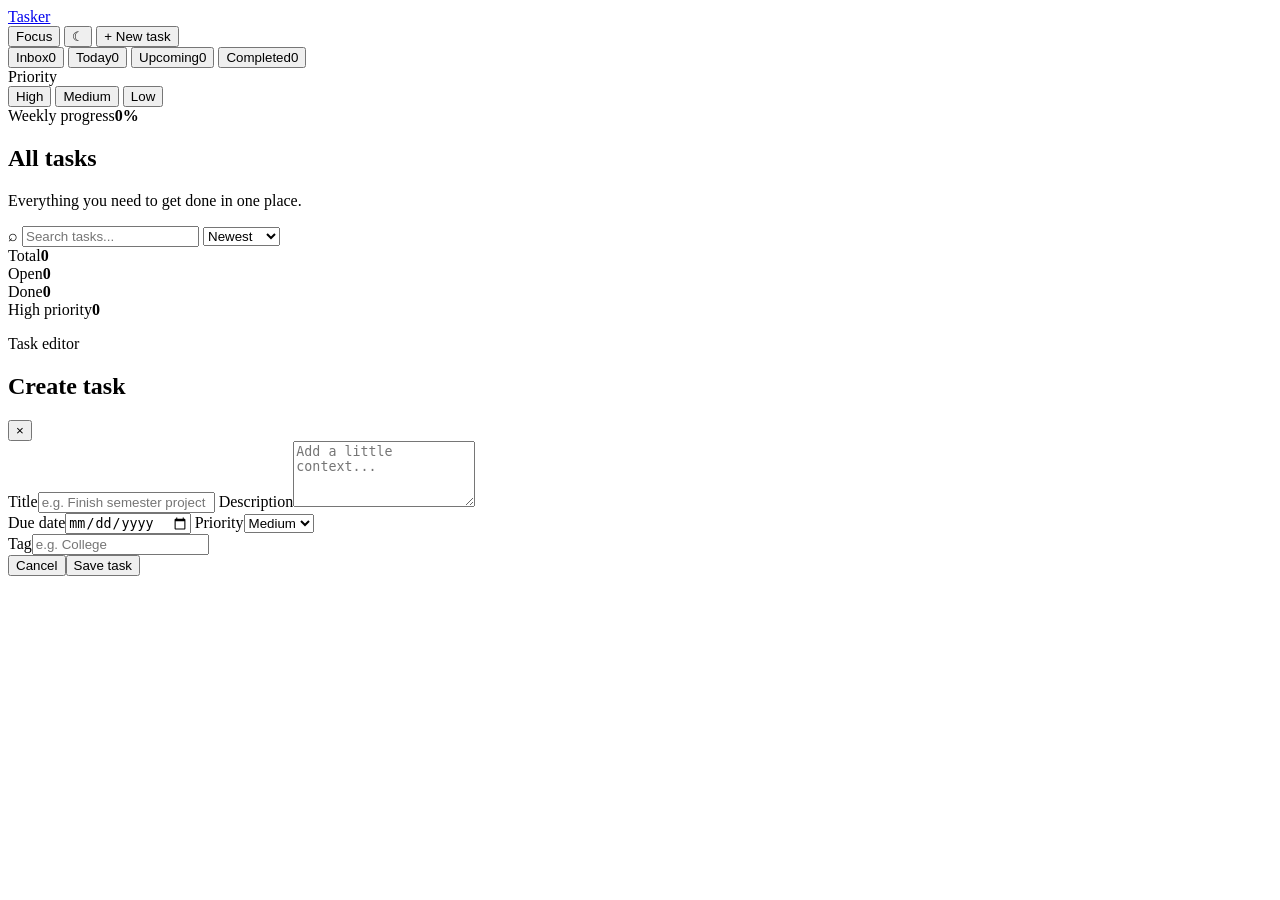
==== index.html @ 9c082d26 "feat: add Tasker web app shell" ====
<!doctype html>
<html lang="en">
<head>
  <meta charset="UTF-8" />
  <meta name="viewport" content="width=device-width, initial-scale=1.0" />
  <meta name="description" content="Tasker - a focused task management workspace" />
  <title>Tasker</title>
  <link rel="preconnect" href="https://fonts.googleapis.com" />
  <link rel="preconnect" href="https://fonts.gstatic.com" crossorigin />
  <link href="https://fonts.googleapis.com/css2?family=DM+Sans:wght@400;500;600;700&display=swap" rel="stylesheet" />
  <link rel="stylesheet" href="styles.css" />
</head>
<body>
  <div class="app-shell">
    <header class="topbar">
      <a class="brand" href="#">Tasker</a>
      <div class="topbar-actions">
        <button id="focusBtn" class="ghost-btn" type="button">Focus</button>
        <button id="themeBtn" class="icon-btn" type="button" aria-label="Toggle theme">☾</button>
        <button id="newTaskTop" class="primary-btn" type="button">+ New task</button>
      </div>
    </header>

    <div class="workspace">
      <aside class="sidebar">
        <div class="sidebar-section">
          <button class="nav-item active" data-view="all"><span>Inbox</span><span id="allCount">0</span></button>
          <button class="nav-item" data-view="today"><span>Today</span><span id="todayCount">0</span></button>
          <button class="nav-item" data-view="upcoming"><span>Upcoming</span><span id="upcomingCount">0</span></button>
          <button class="nav-item" data-view="completed"><span>Completed</span><span id="completedCount">0</span></button>
        </div>
        <div class="sidebar-section">
          <div class="section-label">Priority</div>
          <button class="nav-item" data-priority="high"><span>High</span><span class="dot high"></span></button>
          <button class="nav-item" data-priority="medium"><span>Medium</span><span class="dot medium"></span></button>
          <button class="nav-item" data-priority="low"><span>Low</span><span class="dot low"></span></button>
        </div>
        <div class="sidebar-footer">
          <div class="progress-label"><span>Weekly progress</span><strong id="progressText">0%</strong></div>
          <div class="progress"><span id="progressBar"></span></div>
        </div>
      </aside>

      <main class="main-content">
        <section class="hero">
          <div>
            <p id="dateLabel" class="eyebrow"></p>
            <h1 id="viewTitle">All tasks</h1>
            <p id="viewSubtitle">Everything you need to get done in one place.</p>
          </div>
          <div class="hero-actions">
            <label class="search-box">
              <span>⌕</span>
              <input id="searchInput" type="search" placeholder="Search tasks..." autocomplete="off" />
            </label>
            <select id="sortSelect" class="select" aria-label="Sort tasks">
              <option value="created">Newest</option>
              <option value="due">Due date</option>
              <option value="priority">Priority</option>
              <option value="title">Title</option>
            </select>
          </div>
        </section>

        <section class="stats-grid" aria-label="Task overview">
          <article class="stat-card"><span>Total</span><strong id="statTotal">0</strong></article>
          <article class="stat-card"><span>Open</span><strong id="statOpen">0</strong></article>
          <article class="stat-card"><span>Done</span><strong id="statDone">0</strong></article>
          <article class="stat-card"><span>High priority</span><strong id="statHigh">0</strong></article>
        </section>

        <section id="taskList" class="task-list" aria-live="polite"></section>
      </main>
    </div>
  </div>

  <div id="modal" class="modal hidden" role="dialog" aria-modal="true" aria-labelledby="modalTitle">
    <div class="modal-card">
      <div class="modal-header">
        <div><p class="eyebrow">Task editor</p><h2 id="modalTitle">Create task</h2></div>
        <button id="closeModal" class="icon-btn" type="button" aria-label="Close">×</button>
      </div>
      <form id="taskForm">
        <input type="hidden" id="taskId" />
        <label>Title<input id="taskTitle" name="title" required maxlength="120" placeholder="e.g. Finish semester project" /></label>
        <label>Description<textarea id="taskDescription" name="description" maxlength="500" rows="4" placeholder="Add a little context..."></textarea></label>
        <div class="form-grid">
          <label>Due date<input id="taskDue" name="due" type="date" /></label>
          <label>Priority<select id="taskPriority" name="priority"><option value="low">Low</option><option value="medium" selected>Medium</option><option value="high">High</option></select></label>
        </div>
        <label>Tag<input id="taskTag" name="tag" maxlength="30" placeholder="e.g. College" /></label>
        <div class="form-actions"><button id="cancelBtn" class="ghost-btn" type="button">Cancel</button><button class="primary-btn" type="submit">Save task</button></div>
      </form>
    </div>
  </div>

  <template id="taskTemplate">
    <article class="task-card">
      <button class="check-btn" type="button" aria-label="Mark task complete"></button>
      <div class="task-body"><div class="task-topline"><h3 class="task-title"></h3><span class="priority-badge"></span></div><p class="task-description"></p><div class="task-meta"><span class="task-due"></span><span class="task-tag"></span></div></div>
      <div class="task-actions"><button class="icon-btn edit-btn" type="button" aria-label="Edit task">✎</button><button class="icon-btn delete-btn" type="button" aria-label="Delete task">⌫</button></div>
    </article>
  </template>

  <script src="app.js"></script>
</body>
</html>
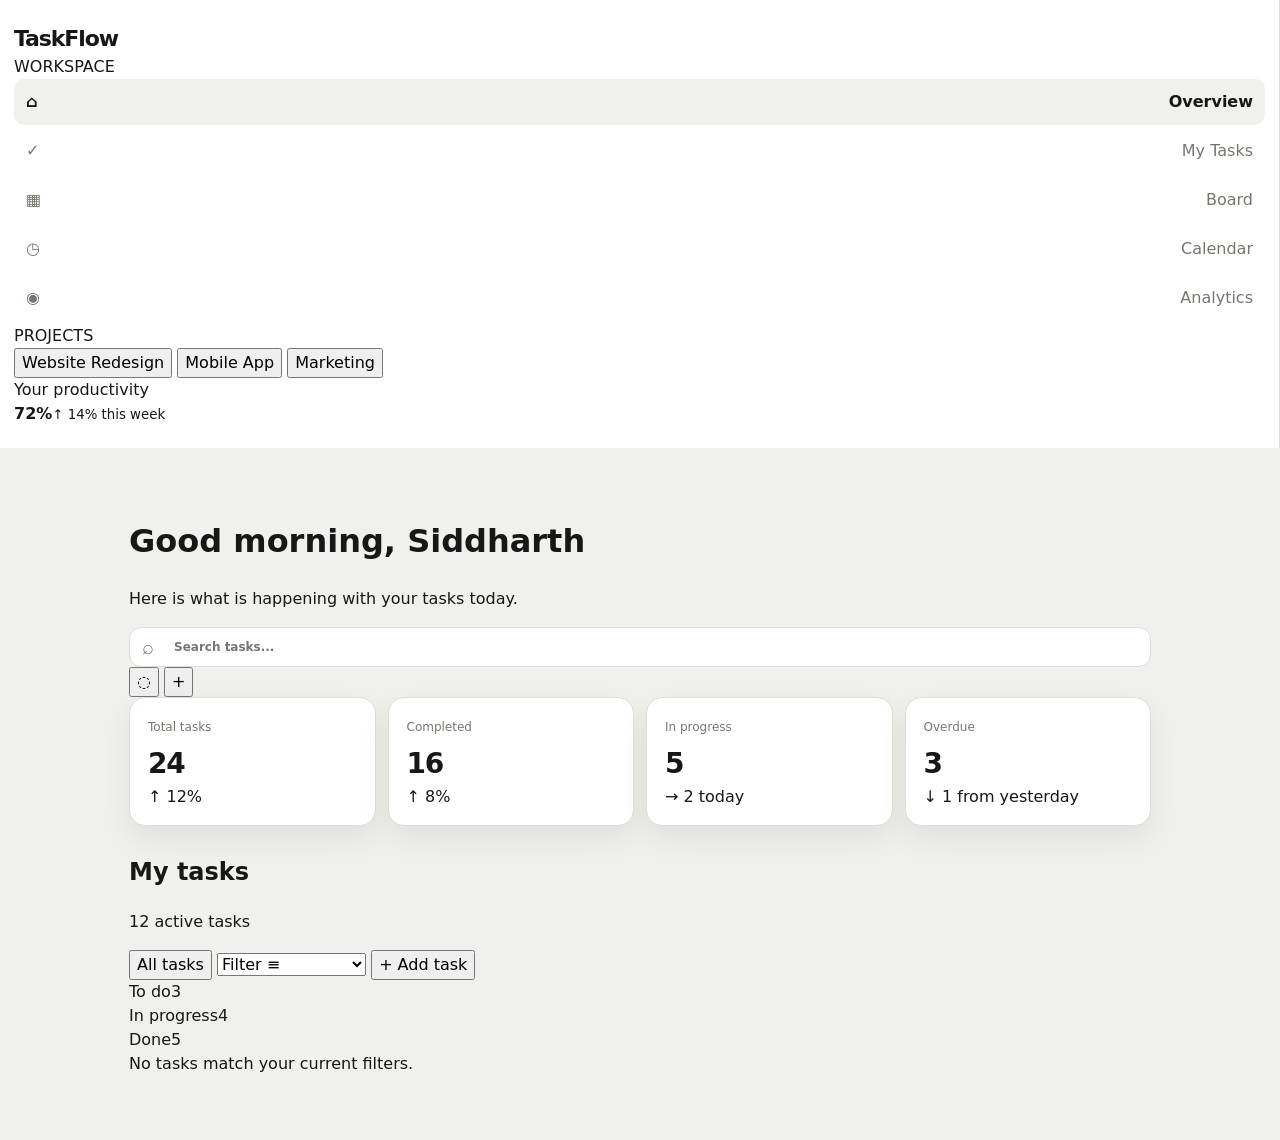
==== commit 14e194d4: "Implement TaskFlow Figma dashboard" ====
--- a/index.html
+++ b/index.html
@@ -3,102 +3,115 @@
 <head>
   <meta charset="UTF-8" />
   <meta name="viewport" content="width=device-width, initial-scale=1.0" />
-  <meta name="description" content="Tasker - a focused task management workspace" />
-  <title>Tasker</title>
+  <meta name="description" content="TaskFlow dynamic task manager" />
+  <title>TaskFlow — Task Manager</title>
   <link rel="preconnect" href="https://fonts.googleapis.com" />
   <link rel="preconnect" href="https://fonts.gstatic.com" crossorigin />
-  <link href="https://fonts.googleapis.com/css2?family=DM+Sans:wght@400;500;600;700&display=swap" rel="stylesheet" />
+  <link href="https://fonts.googleapis.com/css2?family=Inter:wght@400;500;600;700&display=swap" rel="stylesheet" />
   <link rel="stylesheet" href="styles.css" />
 </head>
 <body>
   <div class="app-shell">
-    <header class="topbar">
-      <a class="brand" href="#">Tasker</a>
-      <div class="topbar-actions">
-        <button id="focusBtn" class="ghost-btn" type="button">Focus</button>
-        <button id="themeBtn" class="icon-btn" type="button" aria-label="Toggle theme">☾</button>
-        <button id="newTaskTop" class="primary-btn" type="button">+ New task</button>
+    <aside class="sidebar" data-node-id="2:3">
+      <div class="brand">TaskFlow</div>
+      <div class="workspace-label">WORKSPACE</div>
+      <nav class="workspace-nav" aria-label="Workspace">
+        <button class="nav-item active" data-view="all" type="button"><span class="nav-icon">⌂</span><span>Overview</span></button>
+        <button class="nav-item" data-view="active" type="button"><span class="nav-icon">✓</span><span>My Tasks</span></button>
+        <button class="nav-item" data-view="board" type="button"><span class="nav-icon">▦</span><span>Board</span></button>
+        <button class="nav-item" data-view="calendar" type="button"><span class="nav-icon">◷</span><span>Calendar</span></button>
+        <button class="nav-item" data-view="analytics" type="button"><span class="nav-icon">◉</span><span>Analytics</span></button>
+      </nav>
+
+      <div class="projects-label">PROJECTS</div>
+      <div class="projects">
+        <button class="project-item" data-tag="Design" type="button"><span class="project-dot purple"></span>Website Redesign</button>
+        <button class="project-item" data-tag="Development" type="button"><span class="project-dot cyan"></span>Mobile App</button>
+        <button class="project-item" data-tag="Marketing" type="button"><span class="project-dot amber"></span>Marketing</button>
       </div>
-    </header>
 
-    <div class="workspace">
-      <aside class="sidebar">
-        <div class="sidebar-section">
-          <button class="nav-item active" data-view="all"><span>Inbox</span><span id="allCount">0</span></button>
-          <button class="nav-item" data-view="today"><span>Today</span><span id="todayCount">0</span></button>
-          <button class="nav-item" data-view="upcoming"><span>Upcoming</span><span id="upcomingCount">0</span></button>
-          <button class="nav-item" data-view="completed"><span>Completed</span><span id="completedCount">0</span></button>
+      <div class="productivity-card">
+        <span>Your productivity</span>
+        <div><strong id="productivity">72%</strong><small>↑ 14% this week</small></div>
+      </div>
+    </aside>
+
+    <main class="main-content" data-node-id="2:28">
+      <header class="top-header">
+        <div>
+          <h1 id="greeting">Good morning, Siddharth</h1>
+          <p>Here is what is happening with your tasks today.</p>
         </div>
-        <div class="sidebar-section">
-          <div class="section-label">Priority</div>
-          <button class="nav-item" data-priority="high"><span>High</span><span class="dot high"></span></button>
-          <button class="nav-item" data-priority="medium"><span>Medium</span><span class="dot medium"></span></button>
-          <button class="nav-item" data-priority="low"><span>Low</span><span class="dot low"></span></button>
+        <div class="header-actions">
+          <label class="search-box"><span>⌕</span><input id="searchInput" type="search" placeholder="Search tasks..." aria-label="Search tasks" /></label>
+          <button id="themeBtn" class="header-icon" type="button" aria-label="Toggle theme">◌</button>
+          <button id="newTaskTop" class="add-icon" type="button" aria-label="Add task">+</button>
         </div>
-        <div class="sidebar-footer">
-          <div class="progress-label"><span>Weekly progress</span><strong id="progressText">0%</strong></div>
-          <div class="progress"><span id="progressBar"></span></div>
+      </header>
+
+      <section class="stats-grid" aria-label="Task statistics">
+        <article class="stat-card"><span>Total tasks</span><strong id="statTotal">24</strong><em class="purple-text">↑ 12%</em></article>
+        <article class="stat-card"><span>Completed</span><strong id="statDone">16</strong><em class="green-text">↑ 8%</em></article>
+        <article class="stat-card"><span>In progress</span><strong id="statProgress">5</strong><em class="blue-text">→ 2 today</em></article>
+        <article class="stat-card"><span>Overdue</span><strong id="statOverdue">3</strong><em class="red-text">↓ 1 from yesterday</em></article>
+      </section>
+
+      <section class="tasks-section">
+        <div class="section-header">
+          <div><h2 id="viewTitle">My tasks</h2><p id="activeCount">12 active tasks</p></div>
+          <div class="task-controls">
+            <button id="allTasksBtn" class="control-btn active-control" type="button">All tasks</button>
+            <select id="filterSelect" class="control-btn" aria-label="Filter tasks">
+              <option value="all">Filter  ≡</option><option value="high">High priority</option><option value="medium">Medium priority</option><option value="low">Low priority</option>
+            </select>
+            <button id="newTaskBtn" class="control-btn add-task-btn" type="button">+ Add task</button>
+          </div>
         </div>
-      </aside>
 
-      <main class="main-content">
-        <section class="hero">
-          <div>
-            <p id="dateLabel" class="eyebrow"></p>
-            <h1 id="viewTitle">All tasks</h1>
-            <p id="viewSubtitle">Everything you need to get done in one place.</p>
-          </div>
-          <div class="hero-actions">
-            <label class="search-box">
-              <span>⌕</span>
-              <input id="searchInput" type="search" placeholder="Search tasks..." autocomplete="off" />
-            </label>
-            <select id="sortSelect" class="select" aria-label="Sort tasks">
-              <option value="created">Newest</option>
-              <option value="due">Due date</option>
-              <option value="priority">Priority</option>
-              <option value="title">Title</option>
-            </select>
-          </div>
-        </section>
-
-        <section class="stats-grid" aria-label="Task overview">
-          <article class="stat-card"><span>Total</span><strong id="statTotal">0</strong></article>
-          <article class="stat-card"><span>Open</span><strong id="statOpen">0</strong></article>
-          <article class="stat-card"><span>Done</span><strong id="statDone">0</strong></article>
-          <article class="stat-card"><span>High priority</span><strong id="statHigh">0</strong></article>
-        </section>
-
-        <section id="taskList" class="task-list" aria-live="polite"></section>
-      </main>
-    </div>
+        <div id="board" class="board">
+          <section class="board-column todo-column" data-status="todo">
+            <div class="column-heading"><span>To do</span><span id="todoCount">3</span></div>
+            <div id="todoList" class="column-list"></div>
+          </section>
+          <section class="board-column progress-column" data-status="progress">
+            <div class="column-heading"><span>In progress</span><span id="progressCount">4</span></div>
+            <div id="progressList" class="column-list"></div>
+          </section>
+          <section class="board-column done-column" data-status="done">
+            <div class="column-heading"><span>Done</span><span id="doneCount">5</span></div>
+            <div id="doneList" class="column-list"></div>
+          </section>
+        </div>
+        <div id="emptyState" class="empty-state hidden">No tasks match your current filters.</div>
+      </section>
+    </main>
   </div>
 
   <div id="modal" class="modal hidden" role="dialog" aria-modal="true" aria-labelledby="modalTitle">
     <div class="modal-card">
-      <div class="modal-header">
-        <div><p class="eyebrow">Task editor</p><h2 id="modalTitle">Create task</h2></div>
-        <button id="closeModal" class="icon-btn" type="button" aria-label="Close">×</button>
-      </div>
+      <div class="modal-header"><div><p>Task editor</p><h2 id="modalTitle">Create task</h2></div><button id="closeModal" class="close-btn" type="button" aria-label="Close">×</button></div>
       <form id="taskForm">
         <input type="hidden" id="taskId" />
-        <label>Title<input id="taskTitle" name="title" required maxlength="120" placeholder="e.g. Finish semester project" /></label>
-        <label>Description<textarea id="taskDescription" name="description" maxlength="500" rows="4" placeholder="Add a little context..."></textarea></label>
-        <div class="form-grid">
-          <label>Due date<input id="taskDue" name="due" type="date" /></label>
-          <label>Priority<select id="taskPriority" name="priority"><option value="low">Low</option><option value="medium" selected>Medium</option><option value="high">High</option></select></label>
-        </div>
-        <label>Tag<input id="taskTag" name="tag" maxlength="30" placeholder="e.g. College" /></label>
-        <div class="form-actions"><button id="cancelBtn" class="ghost-btn" type="button">Cancel</button><button class="primary-btn" type="submit">Save task</button></div>
+        <label>Title<input id="taskTitle" required maxlength="120" placeholder="e.g. Finalize homepage wireframe" /></label>
+        <label>Description<textarea id="taskDescription" maxlength="500" rows="3" placeholder="Add a little context..."></textarea></label>
+        <div class="form-grid"><label>Due date<input id="taskDue" type="date" /></label><label>Priority<select id="taskPriority"><option value="low">Low</option><option value="medium" selected>Medium</option><option value="high">High</option></select></label></div>
+        <label>Project / tag<select id="taskTag"><option value="Design">Design</option><option value="Development">Development</option><option value="Marketing">Marketing</option><option value="Personal">Personal</option></select></label>
+        <label>Status<select id="taskStatus"><option value="todo">To do</option><option value="progress">In progress</option><option value="done">Done</option></select></label>
+        <div class="form-actions"><button id="cancelBtn" class="cancel-btn" type="button">Cancel</button><button class="save-btn" type="submit">Save task</button></div>
       </form>
     </div>
   </div>
 
   <template id="taskTemplate">
     <article class="task-card">
-      <button class="check-btn" type="button" aria-label="Mark task complete"></button>
-      <div class="task-body"><div class="task-topline"><h3 class="task-title"></h3><span class="priority-badge"></span></div><p class="task-description"></p><div class="task-meta"><span class="task-due"></span><span class="task-tag"></span></div></div>
-      <div class="task-actions"><button class="icon-btn edit-btn" type="button" aria-label="Edit task">✎</button><button class="icon-btn delete-btn" type="button" aria-label="Delete task">⌫</button></div>
+      <div class="task-accent"></div>
+      <div class="task-card-content">
+        <div class="task-title-row"><h3 class="task-title"></h3><button class="more-btn" type="button" aria-label="Task actions">•••</button></div>
+        <p class="task-tagline"></p>
+        <div class="task-progress-track"><span class="task-progress-bar"></span></div>
+        <div class="task-footer"><span class="task-due"></span><span class="task-percent"></span></div>
+      </div>
+      <div class="task-menu hidden"><button class="edit-btn" type="button">Edit</button><button class="complete-btn" type="button">Move / complete</button><button class="delete-btn" type="button">Delete</button></div>
     </article>
   </template>
 
--- a/styles.css
+++ b/styles.css
@@ -0,0 +1,2 @@
+:root{font-family:"DM Sans",system-ui,sans-serif;color:#171717;background:#f6f6f3;line-height:1.5;font-synthesis:none;--surface:#fff;--surface-2:#f0f0ec;--text:#171717;--muted:#77776f;--border:#deded7;--accent:#171717;--shadow:0 12px 30px rgba(20,20,20,.07)}*{box-sizing:border-box}body{margin:0;background:var(--surface-2);color:var(--text)}button,input,textarea,select{font:inherit}button{cursor:pointer}.app-shell{min-height:100vh}.topbar{height:72px;background:var(--surface);border-bottom:1px solid var(--border);display:flex;align-items:center;justify-content:space-between;padding:0 28px;position:sticky;top:0;z-index:5}.brand{color:var(--text);text-decoration:none;font-size:22px;font-weight:700;letter-spacing:-.05em}.topbar-actions,.hero-actions,.task-actions,.form-actions{display:flex;align-items:center;gap:10px}.primary-btn,.ghost-btn,.icon-btn,.select,.search-box{border:1px solid var(--border);background:var(--surface);color:var(--text);border-radius:12px;height:40px}.primary-btn{background:var(--accent);color:#fff;border-color:var(--accent);padding:0 15px;font-weight:600}.ghost-btn,.icon-btn{padding:0 13px}.icon-btn{min-width:40px;padding:0}.workspace{display:grid;grid-template-columns:240px 1fr;min-height:calc(100vh - 72px)}.sidebar{border-right:1px solid var(--border);background:var(--surface);padding:22px 14px;display:flex;flex-direction:column}.sidebar-section{padding-bottom:22px}.section-label{font-size:11px;text-transform:uppercase;letter-spacing:.12em;font-weight:700;color:var(--muted);padding:10px 12px}.nav-item{width:100%;border:0;background:transparent;display:flex;justify-content:space-between;align-items:center;padding:11px 12px;border-radius:10px;color:var(--muted);margin-bottom:3px;text-align:left}.nav-item:hover,.nav-item.active{background:var(--surface-2);color:var(--text)}.nav-item.active{font-weight:600}.dot{width:8px;height:8px;border-radius:50%;background:#888}.dot.high{background:#c44}.dot.medium{background:#d29534}.dot.low{background:#5b8}.sidebar-footer{margin-top:auto;padding:16px 12px 6px}.progress-label{display:flex;justify-content:space-between;font-size:12px;color:var(--muted);margin-bottom:8px}.progress-label strong{color:var(--text)}.progress{height:7px;background:var(--surface-2);border-radius:99px;overflow:hidden}.progress span{display:block;height:100%;width:0;background:var(--accent);transition:width .25s}.main-content{max-width:1150px;width:100%;padding:48px clamp(22px,5vw,64px) 64px;margin:0 auto}.hero{display:flex;justify-content:space-between;gap:20px;align-items:flex-end;margin-bottom:28px}.eyebrow{text-transform:uppercase;letter-spacing:.12em;font-size:11px;font-weight:700;color:var(--muted);margin:0 0 7px}.hero h1{font-size:42px;line-height:1.02;letter-spacing:-.055em;margin:0}.hero p:last-child{color:var(--muted);margin:10px 0 0}.search-box{display:flex;align-items:center;gap:8px;padding:0 12px;min-width:240px}.search-box span{font-size:20px;color:var(--muted)}.search-box input{width:100%;border:0;outline:0;background:transparent;color:var(--text)}.select{padding:0 12px;outline:0}.stats-grid{display:grid;grid-template-columns:repeat(4,1fr);gap:12px;margin-bottom:28px}.stat-card{background:var(--surface);border:1px solid var(--border);border-radius:16px;padding:16px 18px;box-shadow:var(--shadow)}.stat-card span{font-size:12px;color:var(--muted)}.stat-card strong{display:block;font-size:28px;letter-spacing:-.04em;margin-top:5px}.task-list{display:grid;gap:10px}.task-card{background:var(--surface);border:1px solid var(--border);border-radius:15px;padding:16px;display:grid;grid-template-columns:auto 1fr auto;gap:14px;align-items:start;box-shadow:0 5px 16px rgba(20,20,20,.035);transition:transform .15s,box-shadow .15s}.task-card:hover{transform:translateY(-1px);box-shadow:var(--shadow)}.check-btn{width:24px;height:24px;border-radius:50%;border:1.5px solid #aaa;background:transparent;margin-top:1px}.task-card.completed .check-btn{background:var(--accent);border-color:var(--accent);position:relative}.task-card.completed .check-btn:after{content:"✓";color:white;font-size:13px;position:absolute;left:5px;top:0}.task-card.completed .task-title,.task-card.completed .task-description{text-decoration:line-through;color:var(--muted)}.task-topline{display:flex;justify-content:space-between;gap:12px}.task-title{margin:0;font-size:16px;letter-spacing:-.015em}.task-description{margin:5px 0 10px;color:var(--muted);font-size:13px}.priority-badge{font-size:10px;text-transform:uppercase;letter-spacing:.08em;font-weight:700;padding:4px 7px;border-radius:99px;background:var(--surface-2)}.priority-badge.high{color:#a43b3b}.priority-badge.medium{color:#9a6922}.priority-badge.low{color:#367855}.task-meta{display:flex;gap:10px;flex-wrap:wrap;color:var(--muted);font-size:11px}.task-tag:before{content:"#"}.task-actions{opacity:.65}.empty{padding:55px 20px;text-align:center;background:var(--surface);border:1px dashed var(--border);border-radius:15px;color:var(--muted)}.empty strong{display:block;color:var(--text);margin-bottom:5px}.modal{position:fixed;inset:0;background:rgba(20,20,20,.38);display:grid;place-items:center;padding:20px;z-index:20}.modal.hidden{display:none}.modal-card{width:min(560px,100%);background:var(--surface);border:1px solid var(--border);border-radius:20px;box-shadow:0 24px 80px rgba(0,0,0,.2);padding:24px}.modal-header{display:flex;justify-content:space-between;align-items:flex-start;margin-bottom:22px}.modal-header h2{margin:0;font-size:26px;letter-spacing:-.04em}form{display:grid;gap:15px}label{font-size:12px;font-weight:700;color:var(--muted);display:grid;gap:7px}label input,label textarea,label select{width:100%;border:1px solid var(--border);border-radius:11px;padding:11px 12px;background:var(--surface);color:var(--text);outline:0}label textarea{resize:vertical}.form-grid{display:grid;grid-template-columns:1fr 1fr;gap:12px}.form-actions{justify-content:flex-end;margin-top:6px}@media(max-width:850px){.workspace{grid-template-columns:1fr}.sidebar{border-right:0;border-bottom:1px solid var(--border);padding:10px;display:block;overflow:auto;white-space:nowrap}.sidebar-section{display:flex;gap:4px;padding:0}.section-label,.sidebar-footer{display:none}.nav-item{display:inline-flex;width:auto;gap:12px}.hero{flex-direction:column;align-items:stretch}.hero-actions{align-items:stretch}.search-box{flex:1}.stats-grid{grid-template-columns:repeat(2,1fr)}}@media(max-width:560px){.topbar{padding:0 14px}.topbar .ghost-btn{display:none}.main-content{padding:30px 14px 45px}.hero h1{font-size:34px}.hero-actions{flex-direction:column}.stats-grid{gap:8px}.stat-card{padding:13px}.task-card{grid-template-columns:auto 1fr}.task-actions{grid-column:2}.form-grid{grid-template-columns:1fr}.modal-card{padding:18px}}
+body.dark{--surface:#191918;--surface-2:#10100f;--text:#f4f4ef;--muted:#99998f;--border:#30302d;--accent:#f4f4ef;--shadow:0 12px 35px rgba(0,0,0,.2)}body.dark .primary-btn{color:#111}body.dark .check-btn{border-color:#777}body.dark .task-card.completed .check-btn{background:#f4f4ef;border-color:#f4f4ef}body.dark .task-card.completed .check-btn:after{color:#111}
